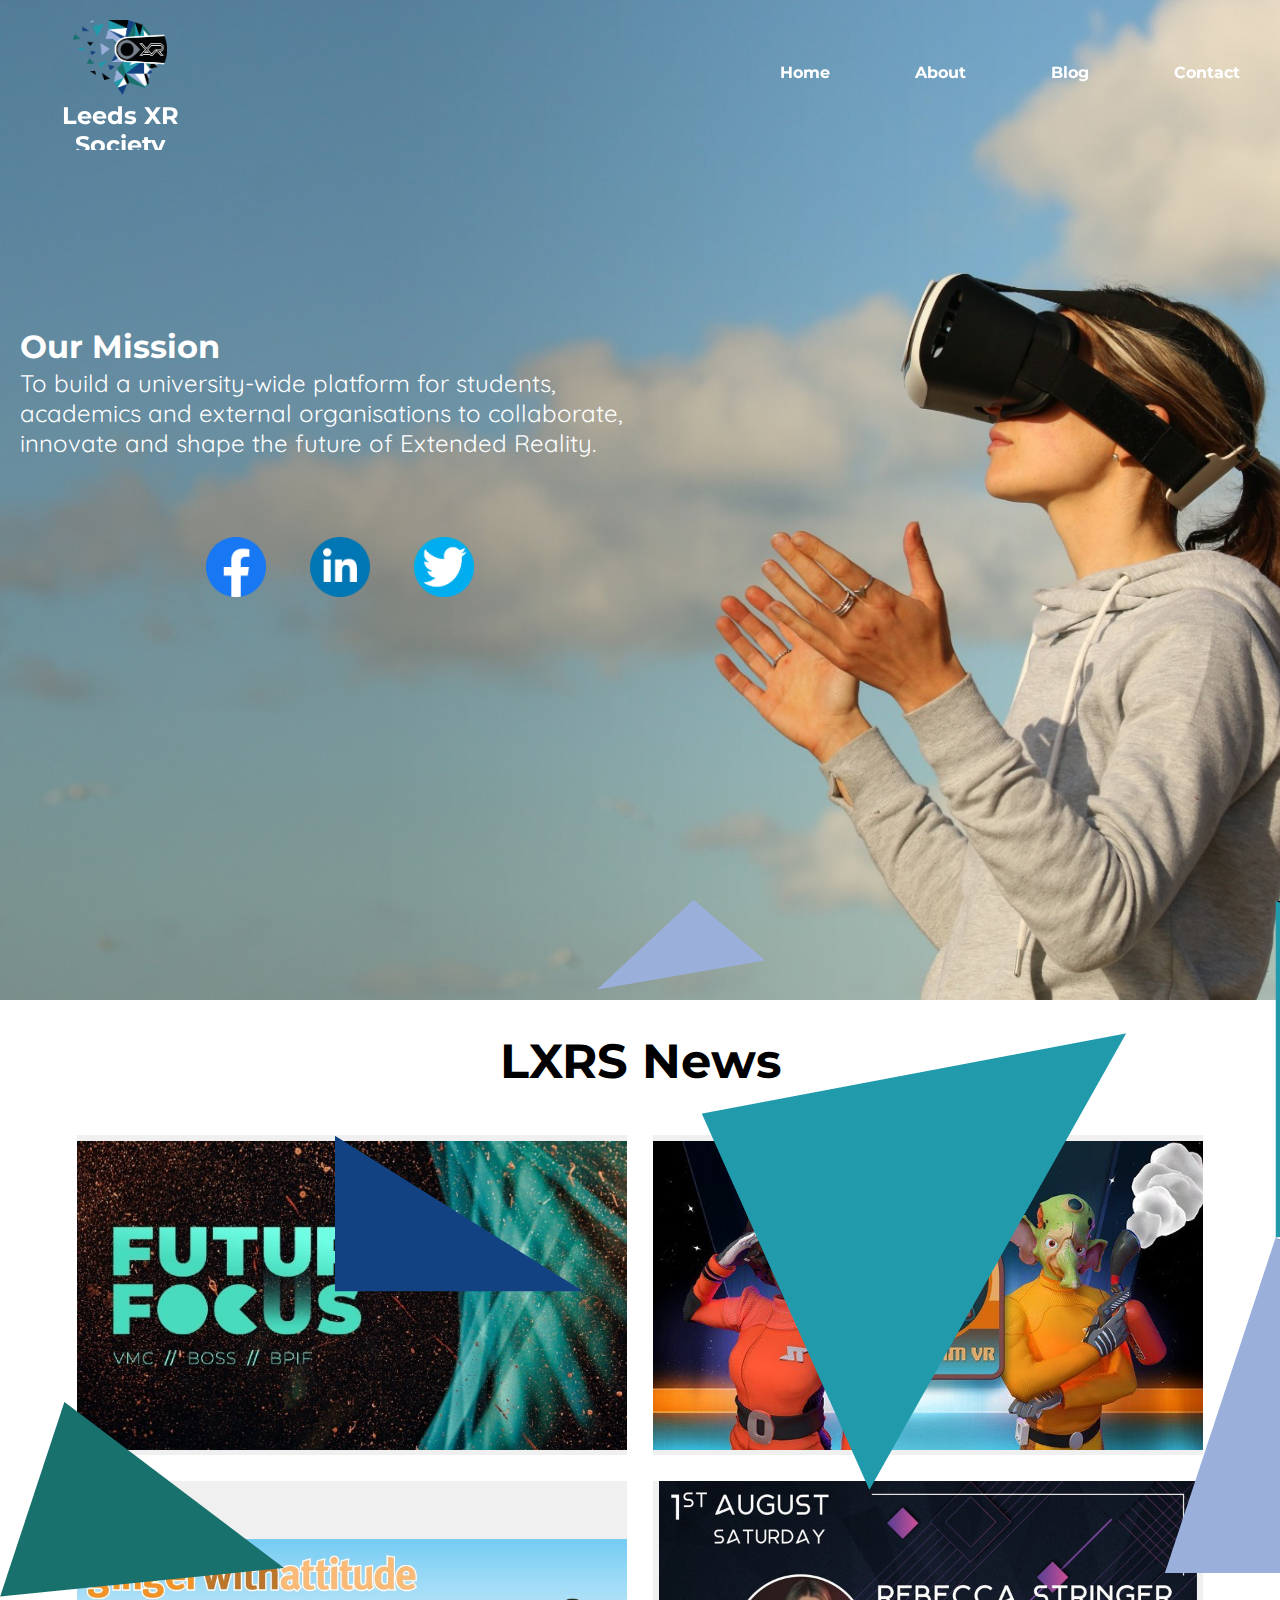
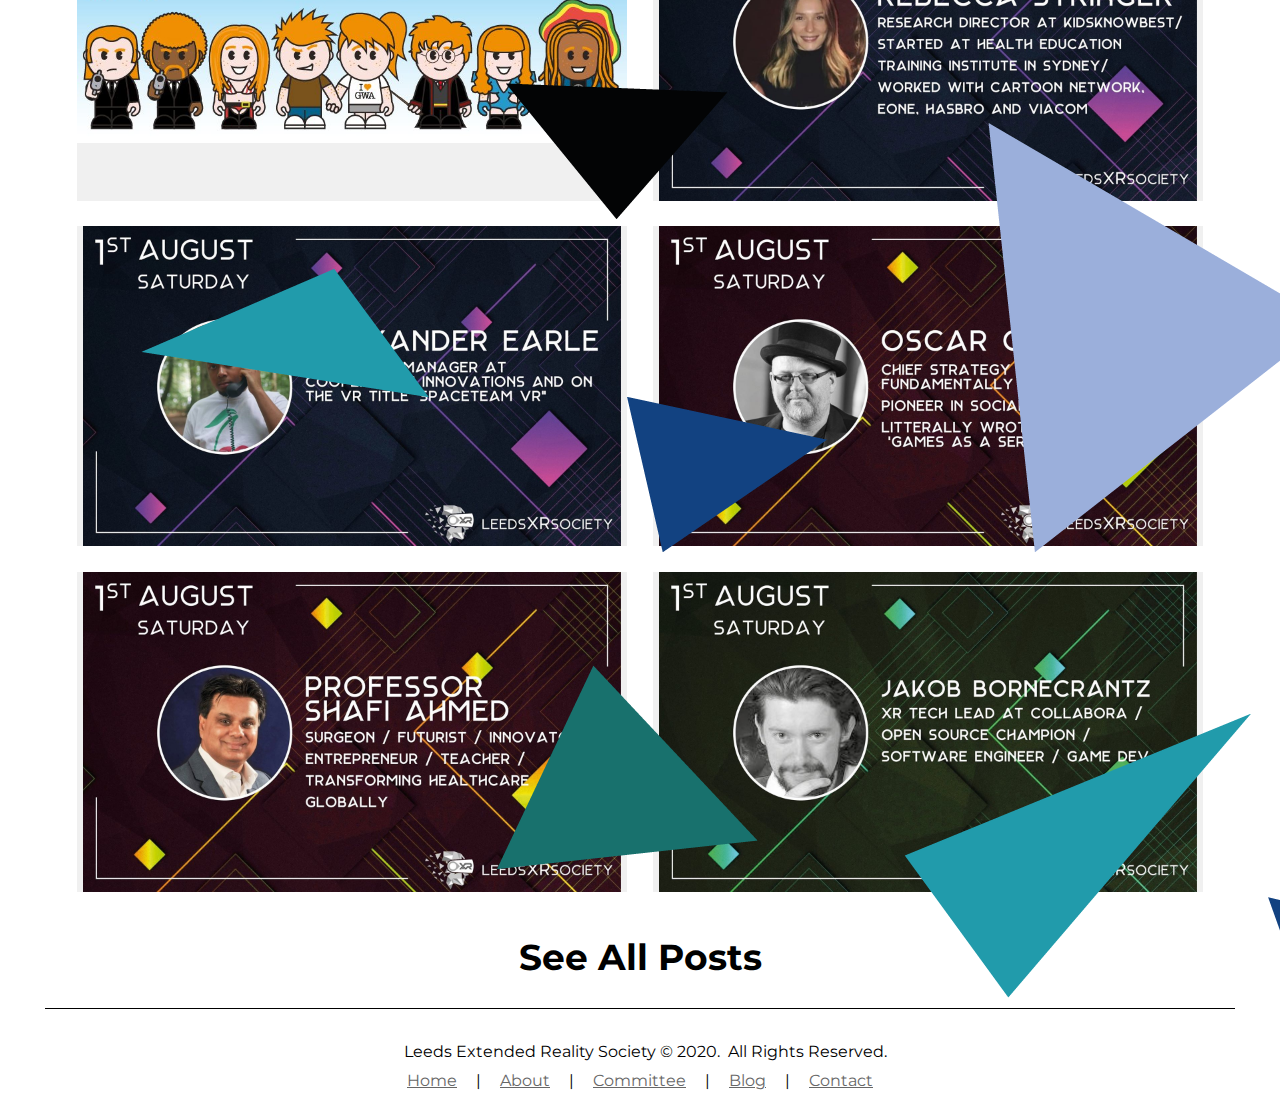
==== index.html @ e0c72a53 "Leeds XR -> Leeds XR Society in header" ====
<!DOCTYPE html>
<html lang="en">
    <head>
        <title>Leeds Extended Reality Society</title>
        <link rel="stylesheet" type="text/css" href="css/styles.css">
        <link rel="stylesheet" type="text/css" href="css/promo.css">
        <meta name="viewport" content="width=device-width, initial-scale=1.0"/>
        <meta name="description" content="A university-wide platform for students, academics and external
organisations to collaborate, innovate and shape the future of Extended Reality."/>
        <link href="https://fonts.googleapis.com/css2?family=Open+Sans&family=Volkhov:wght@700&display=swap&family=Quicksand&display=swap&family=Montserrat:wght@300&display=swap" rel="stylesheet">
        <link rel="apple-touch-icon" sizes="180x180" href="/favicon/apple-touch-icon.png">
        <link rel="icon" type="image/png" sizes="32x32" href="/favicon/favicon-32x32.png">
        <link rel="icon" type="image/png" sizes="16x16" href="/favicon/favicon-16x16.png">
        <link rel="manifest" href="/favicon/site.webmanifest">
        <link rel="mask-icon" href="/favicon/safari-pinned-tab.svg" color="#5bbad5">
        <link rel="shortcut icon" href="/favicon/favicon.ico">
        <meta name="msapplication-TileColor" content="#2b5797">
        <meta name="msapplication-config" content="/favicon/browserconfig.xml">
        <meta name="theme-color" content="#ffffff">
    </head>
    <body>
		<img id="fb-img" src="img/logo.png"/>
        <div id="content">
          <div id="intro">
            <h2>Our Mission</h2>
            <p>
              To build a university-wide platform for students, academics and external
              organisations to collaborate, innovate and shape the future of Extended Reality.
            </p>
            <div id="social-media">
              <div onclick="window.open('https://www.facebook.com/leedsxrsociety/')" title="Facebook" class="social">
                  <img src="img/facebook_logo.png"/>
              </div>
              <div onclick="window.open('https://www.linkedin.com/company/leedsxrsociety/')" title="Linkedin" class="social">
                 <img src="img/linkedin_logo.png"/>
              </div>
              <div onclick="window.open('https://twitter.com/LeedsXRSociety')" title="Twitter" class="social">
                 <img src="img/twitter_logo.png"/>
               </div>
            </div>
          </div>

          <div id="blog" class="content">
			<h1>LXRS News</h1>
            <div id="blogs"></div>
            <h2><a title="See All Posts" id="see-all" href="/blog/">See All Posts</a></h2>
          </div>
        </div>
        <div id="footer">
            <a style="margin-left: 10px">Leeds Extended Reality Society © 2020.&nbsp; <a style="display: inline-block">All Rights Reserved.</a> </a>
            <div>
                <a title="Home" href="/" class="f-link">Home</a> |
                <a title="About" href="/about/" class="f-link">About</a> |
                <a title="Committee" href="/committee/" class="f-link">Committee</a> |
                <a title="Blog" href="/blog/" class="f-link">Blog</a> |
                <a title="Contact" href="/contact/" class="f-link">Contact</a>
            </div>
        </div>

        <div id="header" class="transparent">
            <div id="hbg"></div>
            <div id="topnav-logo-cont" title="Leeds Extended Reality Society" onclick="location.href='/'">
              <img src="img/logo.png"/><br>
              Leeds XR Society
            </div>
            <div id="topnav-links" class="transparent">
              <a title="Home" href="/">Home</a>
              <a title="About" href="/about/">About</a>
              <a title="Blog" href="/blog/">Blog</a>
              <a title="Contact" href="/contact/">Contact</a>
            </div>
            <div id="bar" onclick="topnav()">
              <div class="bar1"></div>
              <div class="bar2"></div>
              <div class="bar3"></div>
            </div> 
        </div>

        <script src="js/index.js"></script>
        <script src="js/topnav.js"></script>
    </body>
</html>
---- css/styles.css ----
/*
styles.css
LeedsXR (c) 2020
All Rights Reserved
*/

/*Global*/
html, body{
    margin: 0;
    overflow-x: hidden;
    width: 100%;
    background-color: #ffffff;
}
body{
	overflow: hidden;
}

img#fb-img{
	position: fixed;
	top: 100vh;
}

/*header*/
div#header{
	z-index: 2;
    width: 100%;
    position: fixed;
    top: 0;
    left: 0;
    margin: 0;
    margin-bottom: 5px;
    overflow: hidden;
    font-size: 1em;
    height: 150px;
    font-family: 'Montserrat', 'sans-serif';
    font-weight: 700;
    transition: color 0.4s;
    opacity: 1;
    color: black;
}
div#header.transparent{
	color: white;
}
div#header div#hbg{
	background-color: white;
	width: 100%;
	height: 100%;
	position: absolute;
	left: 0;
	top: 0;
	transition: opacity 0.4s;
	opacity: 1;
	z-index: -1;
}
div#header.transparent div#hbg{
    opacity: 0;
}

div#topnav-logo-cont{
	width: 200px;
	margin-top: 20px;
	margin-left: 20px;
	height: 50%;
	text-align: center;
	font-size: 1.5em;
	cursor: pointer;
}
div#topnav-logo-cont img{
	height: 100%;
}
div#topnav-links{
	display: inline-block;
	float: right;
	position: relative;
	bottom: 32px;
	transition: height 0.4s;
}
div#topnav-links a{
    text-decoration: none;
    margin: 40px;
    color: #343434;
}
div#topnav-links a:hover{
	color: black;
}
div#topnav-links.transparent a{
	color: white;
}
div#topnav-links.transparent a:hover{
	color: inherit;
}

#bar {
  display: inline-block;
  cursor: pointer;
  float: right;
  margin: 20px;
  position: relative;
  bottom: 60px;
  display: none;
}

.bar1, .bar2, .bar3 {
  width: 35px;
  height: 5px;
  background-color: #333;
  margin: 6px 0;
  transition: 0.4s;
}

.change .bar1 {
  -webkit-transform: rotate(-45deg) translate(-9px, 6px);
  transform: rotate(-45deg) translate(-9px, 6px);
}

.change .bar2 {opacity: 0;}

.change .bar3 {
  -webkit-transform: rotate(45deg) translate(-8px, -8px);
  transform: rotate(45deg) translate(-8px, -8px);
}

/*intro*/
div#intro{
	background-image: url('/img/intro.jpg');
	background-position: center; /* Center the image */
	background-repeat: no-repeat; /* Do not repeat the image */
	background-size: cover;
	width: 100%;
	min-height: calc(100vh - 200px);
	padding: 300px 0 0 20px;
	font-family: 'Quicksand';
	color: white;
}
div#intro h1{
    margin-bottom: 0;
    font-size: 2.5em;
    font-family: 'Montserrat';
}
div#intro h2{
	margin-bottom: 0;
	font-size: 2em;
	font-family: 'Montserrat';
}
div#intro p{
	margin-top: 2px;
	max-width: 50%;
	font-size: 1.5em;
}

div#social-media{
	display: inline-block;
	width: 50%;
	text-align: center;
	padding-top: 50px;
}
div#social-media div{
	width: 8%;
	min-width: 60px;
	margin: 5px 20px;
	display: inline-block;
	cursor: pointer;
}
div#social-media img{
	width: 100%;
}

/*content*/
div#content{
	overflow: hidden;
}
div.content{
	margin: 1vw 3.5vw;
}

/*blog*/
div#blog{
	text-align: center;
	font-family: 'Montserrat';
	font-size: 1.5em;
	border-bottom: 1px solid black;

}
div#blog div.blog{
	display: inline-block;
	width: 43vw;
	margin: 1vw;
	height: 25vw;
	background-color: #bababa38;
	background-position: center; /* Center the image */
	background-repeat: no-repeat; /* Do not repeat the image */
	background-size: contain;
}
div#blog div.blog.url{
	cursor: pointer;
}
div#blog div.blog div.inner{
	width: calc(100% - 40px);
	height: calc(100% - 40px);
	background-color: #000000f2;
	color: white;
	opacity: 0;
	overflow: hidden;
	transition: opacity 0.3s;
	padding: 20px;
}
div#blog div.blog div.inner:hover{
   opacity: 1;
}
div.inner p.description{
	font-size: 0.6em;
	text-align:  left;
}
div.inner p.description a:visited{
	color: blue;
}
a.date{
	display: block;
}
a#see-all{
	text-decoration: none;
	color: black;
}
a#see-all:hover{
	color: #848484;
}

/*footer*/
div#footer{
	text-align: center;
	font-family: 'Montserrat';
	margin-top: 20px;
}
div#footer div{
	display: block;
	margin: 10px 20px;
}
a.f-link{
	margin: 15px;
	color: #676767;
}
a.f-link:hover{
	color: black;
}

/*Small Laptop*/
@media only screen and (max-width: 800px){
    div#blog div.blog{
    	width: 100%;
    	height: 55vw
    }
    div#topnav-links{
    	display: block;
        position: fixed;
        top: 150px;
    	background-color: #3b3b3b;
    	width: 100%;
    	height: 0;
    	overflow: hidden;
    	text-align: center;
    	font-size: 1.5em;
    }
    div#topnav-links a{
		display: block;
		color: white !important;
	}
	div#topnav-links a:hover{
        color: #c5c5c5;
    }

	img#bar{
		display: inline-block;
		float: right;
		height: 70%;
		position: relative;
        bottom: 70px
	}

	div#intro{
		padding-top: 200px;
		background-position: 60%;
	}
	div#intro h1{
        max-width: 70%;
	}
	div#social-media{
        width: 70%;
    }
    div#social-media div{
    	margin: 0 20px;
    	min-width: 60px
    }
}


/*
Phones
*/
@media only screen and (max-width: 450px){
    div#intro{
        padding-top: calc(100vh);
        background-size: 355vw;
        background-position: -750px -50px;
        height: 0vh;
		min-height: initial;
        color: black;
    }
    div#intro h1{
    	position: absolute;
    	bottom: -30px;
    	
    	max-width: 100%;
    	margin-bottom: 50px;
    }
    div#intro p{
    	max-width: 90%;
    }
    div#social-media{
        width: 90%;
		padding-top: 0px;
    }
    div#social-media div{
    	margin: 0 10px;
    	min-width: 60px
    }
    div#blog{
        padding-top: 300px;
    }
    div#blog div.blog div.inner{
    	opacity: 0 !important;
    }
}

@media only screen and (max-width: 374px){
    div#header{
        height: 100px;
        font-size: 0.8em;
    }
    div#topnav-links{
        top: 100px;
    }

	div#intro{
        background-size: 270vw;
        background-position: -450px -0px;
        height: 0vh;
        margin-bottom: 60px;
    }
    div#intro h1{
        font-size: 2em;
        bottom: -40px;
    }
    div#intro h2{
        font-size: 1.5em;
    }
    div#intro p{
    	font-size: 1em;
    }

    div#blog{
    	padding-top: 170px;
    }
    div#blog h1{
    	font-size: 1.5em;
    }
    div#footer{
        font-size: 0.6em;
        margin: 5px;
    }
    a#see-all{
    	font-size: 0.7em;
    }
}

@media only screen and (max-width: 319px){
	
}

/*
Tablets
*/
@media only screen and (min-height: 1000px){
	 div#intro{
        padding-top: 200px;
        background-size: 270vw;
        background-position: -1200px -300px;
    }
}

@media only screen and (min-height: 1000px) and (max-width: 800px){
    div#intro{
        padding-top: 200px;
        background-size: 270vw;
        background-position: -1000px -100px;
    }
    div#social-media{
    	position: absolute;
    	bottom: 35px;
        width: 50%;
    }
    div#intro p{
    	max-width: 45%;
    }
}
---- css/promo.css ----
/*
promo.css
Leeds XR (c) 2020
All Rights Reserved
*/

div#promo h1{
    font-size: 1.5em;
    margin-bottom: 0;
}
div#promo h2{
    font-size: 1em;
    margin: 0 auto 10px;
    color: #878787;
}
div#promo img{
    width: 100%;
    max-width: 170vh;
}
div#promo p{
    margin: 0 auto 10px;
}


div#content-conf{
    text-align: center;
    padding: 150px 30px 0;
}
div#conf{
    font-family: 'Montserrat';
    border-bottom: 1px solid black;
    margin: 0 auto;
    text-align: left;
    padding: 10px 20px;
}
div#conf h1{
    font-size: 3em;
    margin: 10px;
    margin-bottom: 0;
}
div#conf h2{
    font-size: 1.5em;
    margin: 0 15px 10px;
    color: #878787;
}

div#conf img.link{
    width: 7vw;
    max-width: 50px;
    position: relative;
    top: 1vw;
    margin-right: 10px
}
div#links a{
    margin: 10px;
    font-size: 1.3em;
    display: block;
    position: relative;
    bottom: 10px;
}


div#conf h3{
    padding-left: 10px;
    font-size: 3.7em;
    margin: 10px;
}
div#conf h4{
    font-size: 1.8em;
    margin: 10px 0 0 0;
}
h5.name{
    font-size: 3em;
    margin: 2px;
}
p.description{
    min-height: calc(16vw + 10px);
}
img.speaker-img{
    display: inline-block;
    float: left;
    width: 12vw;
    margin: 20px 0;
    border-radius: 50%;
}
img.speaker-img:only-of-type{
    width: 16vw;
    margin: 20px;
}
div.speaker:nth-child(2n) img.speaker-img{
    float: right;
}
p.indent{
    margin: -1em 1em;
}

div#s-container{
    width: 100%;
    text-align: center;
}
img#schedule{
    width: 100%;
    max-width: 140vh;
    margin: 0 auto;
}

@media only screen and (max-width: 800px){
    div#content-conf{
        padding: 150px 20px 0;
    }
    div#conf{
        padding: 0;
    }

    div#conf h1{
        font-size: 2.2em;
    }

    div#links{
        text-align: center;
    }
    div#links a{
        font-size: 0;
        display: inline-block;
        margin: 10px 10vw;
    }
    div#conf img.link{
        width: 15vw;
        max-width: initial;
    }
    div#conf h3{
        margin-left: -15px;
    }

    h5.name{
        font-size: 2.1em;
    }
    img.speaker-img{
        width: calc(50%);
    }
    img.speaker-img:only-of-type{
        width: 50%;
        margin: 10px;
        margin-bottom: 0;
    }
}
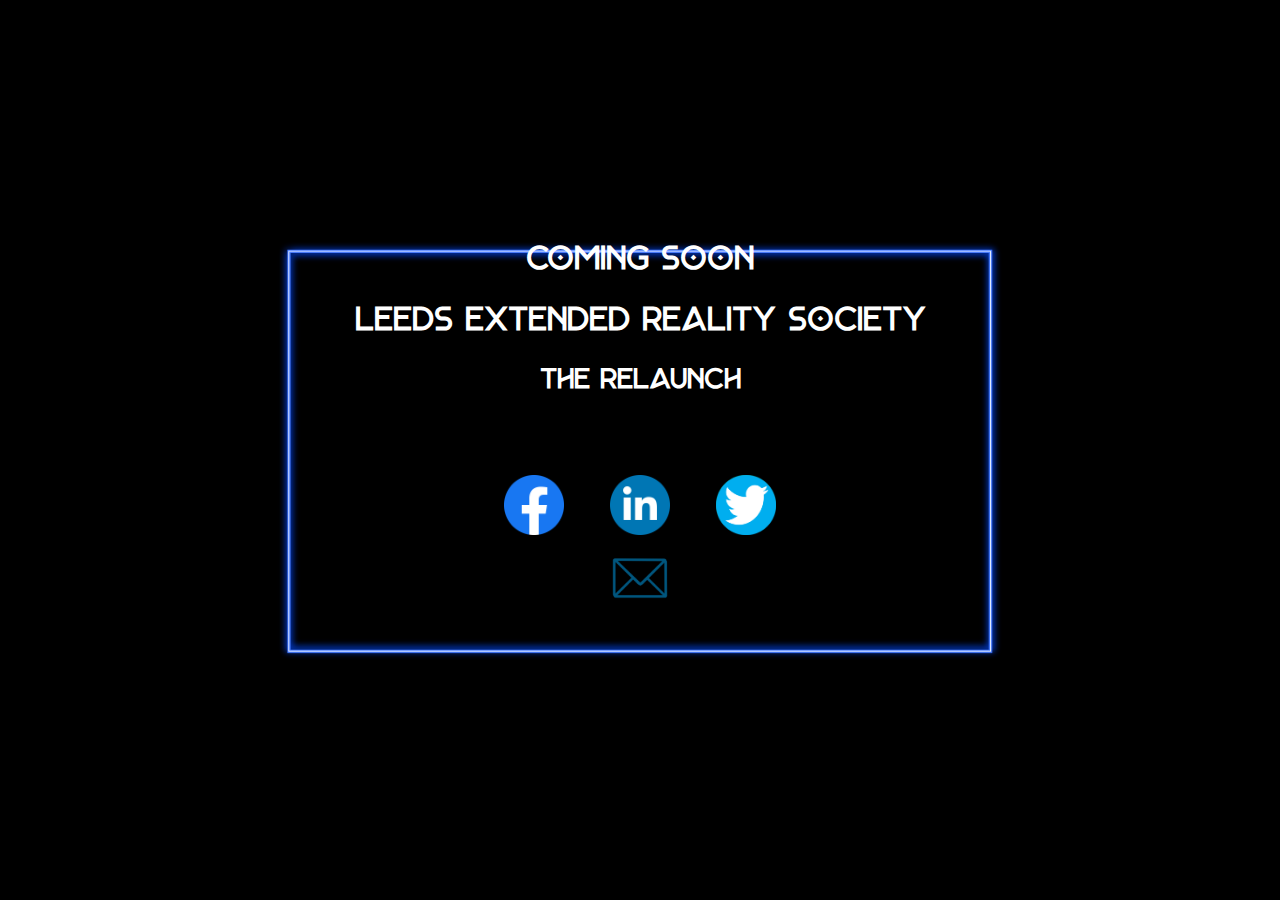
==== commit 4e8be9c4: "relaunch changes" ====
--- a/index.html
+++ b/index.html
@@ -17,9 +17,65 @@
         <meta name="msapplication-TileColor" content="#2b5797">
         <meta name="msapplication-config" content="/favicon/browserconfig.xml">
         <meta name="theme-color" content="#ffffff">
+
+        <!-- RELAUCH STYLE CHANGES -->
+        <style>
+            html, body{
+                margin: 0;
+                padding: 0;
+                background: #000;
+            }
+
+            #bgvideo {
+                position: absolute;
+                height: 100vh;
+                width: 100vw;
+                z-index: -100;
+                left: 0;
+                top: 0;
+            }
+
+            @font-face {
+              font-family: xrFont;
+              src: url('/img/Monad.otf');
+            }
+
+            div#centerImg{
+                background-image: url('/img/Website-Relaunch.png');
+                background-position: center; /* Center the image */
+                background-repeat: no-repeat; /* Do not repeat the image */
+                background-size: contain;
+                position: absolute;
+                left: 0;
+                top: 0;
+                height: 60vh;
+                margin-top: calc((100vh - 60vh)/2);
+                width: 60vw;
+                margin-left: calc((100vw - 60vw)/2);
+
+                text-align: center;
+                color: white;
+                font-family: xrFont;
+            }
+
+            h1{
+                padding-top: 5%;
+            }
+            h2{
+                font-size: 2em;
+            }
+            h3{
+                font-size: 1.7em;
+            }
+        </style>
+        <!-- RELAUNCH STYLE CHANGES END -->
     </head>
     <body>
-		<img id="fb-img" src="img/logo.png"/>
+
+        <!--
+        ORIGINAL CODE
+
+        <img id="fb-img" src="img/logo.png"/>
         <div id="content">
           <div id="intro">
             <h2>Our Mission</h2>
@@ -73,10 +129,39 @@
               <div class="bar1"></div>
               <div class="bar2"></div>
               <div class="bar3"></div>
-            </div> 
+            </div>
         </div>
 
-        <script src="js/index.js"></script>
+    -->
+        <!-- RELAUNCH CHANGES -->
+        <video autoplay loop muted id="bgvideo">
+            <source src="/img/Comp_1_42.mp4">
+        </video>
+        <div id="centerImg">
+            <div id="centerText">
+                <h1>COMING SOON</h1>
+                <h2>LEEDS EXTENDED REALITY SOCIETY</h2>
+                <h3>THE RELAUNCH</h3>
+
+                <div id="social-media">
+                  <div onclick="window.open('https://www.facebook.com/leedsxrsociety/')" title="Facebook" class="social">
+                      <img src="img/facebook_logo.png"/>
+                  </div>
+                  <div onclick="window.open('https://www.linkedin.com/company/leedsxrsociety/')" title="Linkedin" class="social">
+                     <img src="img/linkedin_logo.png"/>
+                  </div>
+                  <div onclick="window.open('https://twitter.com/LeedsXRSociety')" title="Twitter" class="social">
+                     <img src="img/twitter_logo.png"/>
+                   </div>
+                  <div onclick="window.open('https://forms.gle/7QL5MYJ1DSqE9P9fA')" title="Mailing List" class="social">
+                     <img src="img/Mail.png"/>
+                   </div>
+                </div>
+              </div>
+            </div>
+        </div>
+        <!-- RELAUCH CHANGES END -->
+        <!-- <script src="js/index.js"></script> -->
         <script src="js/topnav.js"></script>
     </body>
 </html>
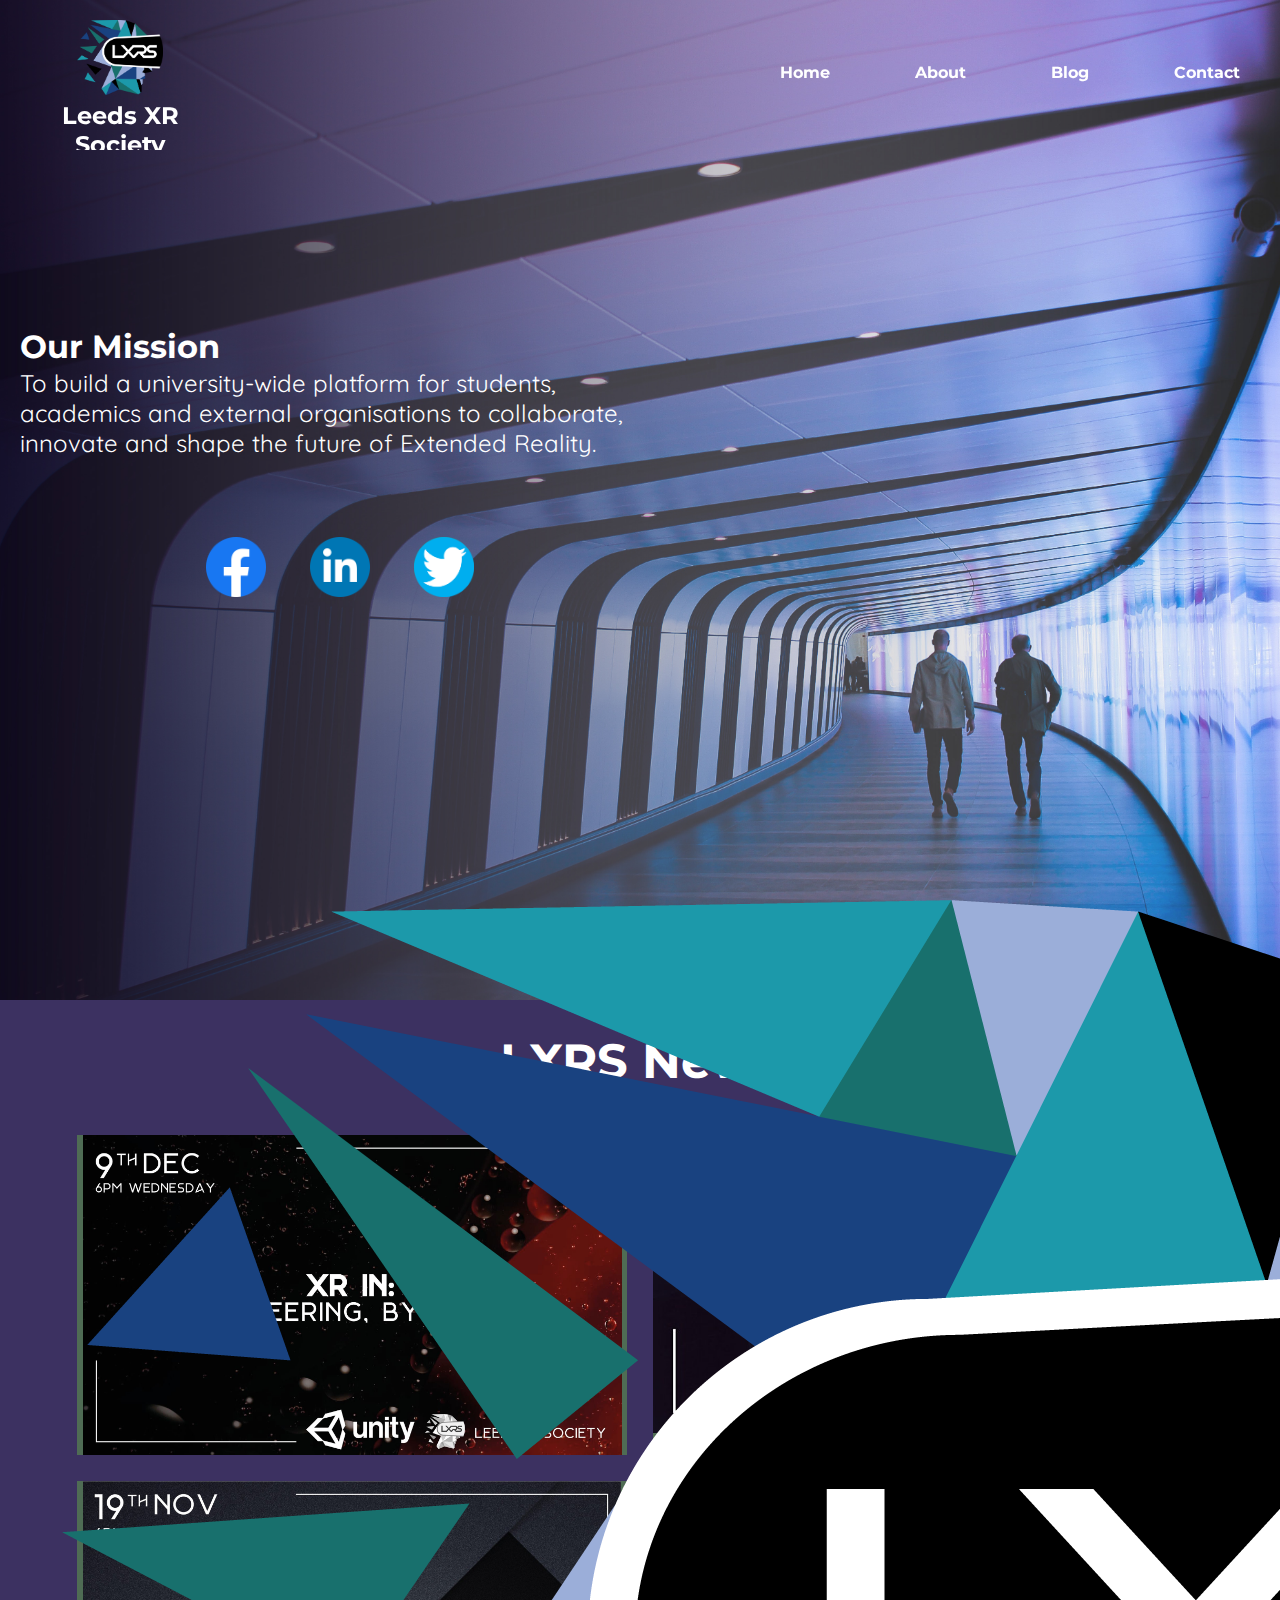
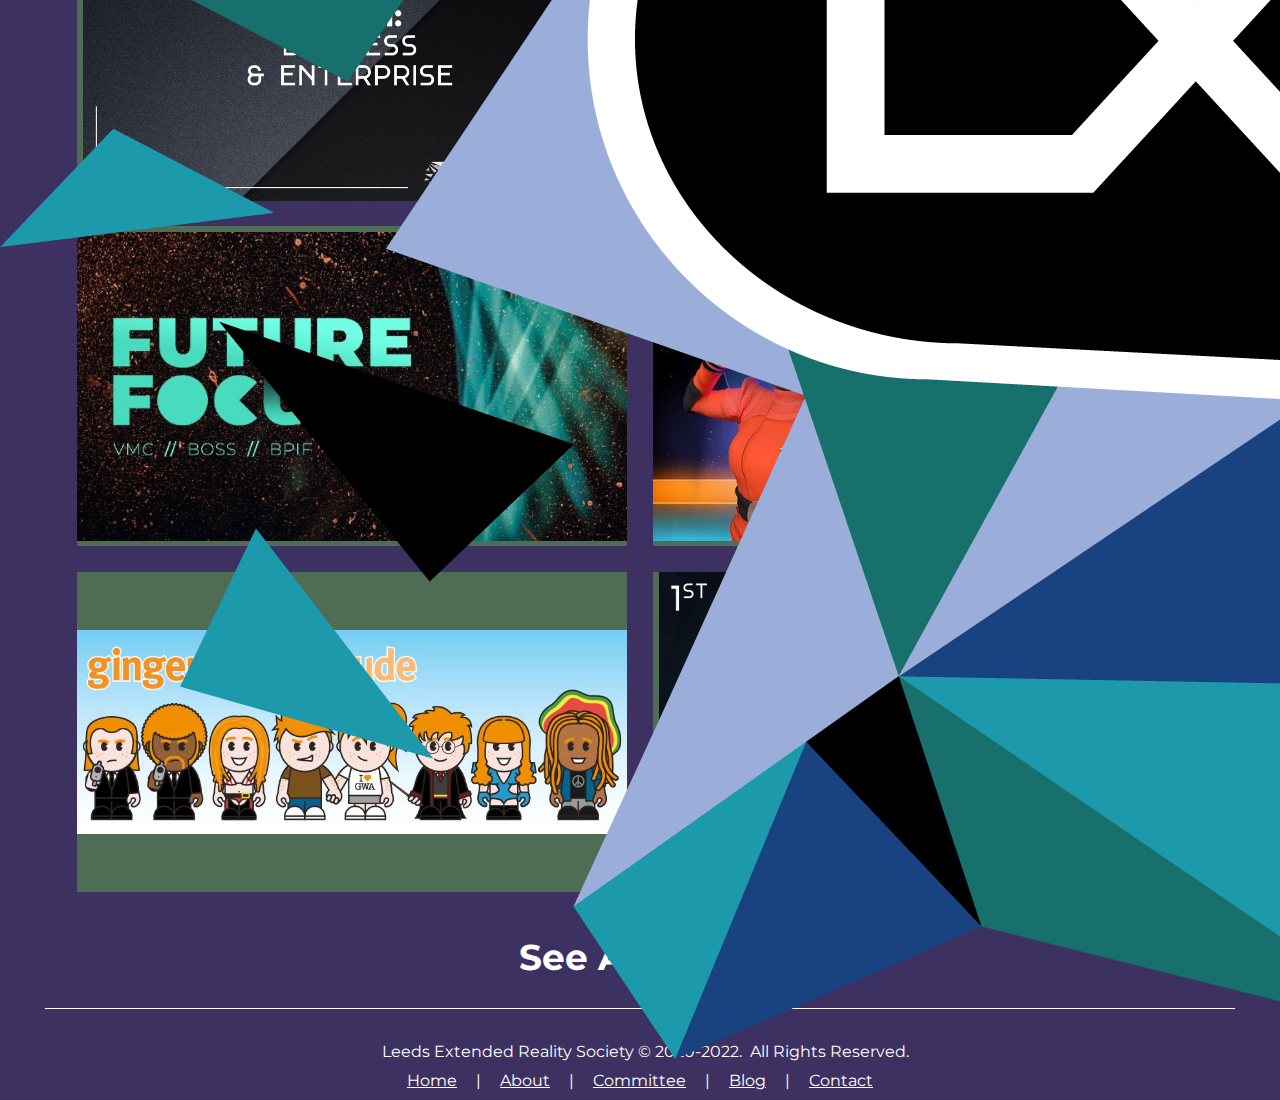
==== commit f7ca23e9: "Relaunch changes" ====
--- a/index.html
+++ b/index.html
@@ -17,65 +17,9 @@
         <meta name="msapplication-TileColor" content="#2b5797">
         <meta name="msapplication-config" content="/favicon/browserconfig.xml">
         <meta name="theme-color" content="#ffffff">
-
-        <!-- RELAUCH STYLE CHANGES -->
-        <style>
-            html, body{
-                margin: 0;
-                padding: 0;
-                background: #000;
-            }
-
-            #bgvideo {
-                position: absolute;
-                height: 100vh;
-                width: 100vw;
-                z-index: -100;
-                left: 0;
-                top: 0;
-            }
-
-            @font-face {
-              font-family: xrFont;
-              src: url('/img/Monad.otf');
-            }
-
-            div#centerImg{
-                background-image: url('/img/Website-Relaunch.png');
-                background-position: center; /* Center the image */
-                background-repeat: no-repeat; /* Do not repeat the image */
-                background-size: contain;
-                position: absolute;
-                left: 0;
-                top: 0;
-                height: 60vh;
-                margin-top: calc((100vh - 60vh)/2);
-                width: 60vw;
-                margin-left: calc((100vw - 60vw)/2);
-
-                text-align: center;
-                color: white;
-                font-family: xrFont;
-            }
-
-            h1{
-                padding-top: 5%;
-            }
-            h2{
-                font-size: 2em;
-            }
-            h3{
-                font-size: 1.7em;
-            }
-        </style>
-        <!-- RELAUNCH STYLE CHANGES END -->
     </head>
     <body>
-
-        <!--
-        ORIGINAL CODE
-
-        <img id="fb-img" src="img/logo.png"/>
+		<img id="fb-img" src="img/logo.png"/>
         <div id="content">
           <div id="intro">
             <h2>Our Mission</h2>
@@ -103,7 +47,7 @@
           </div>
         </div>
         <div id="footer">
-            <a style="margin-left: 10px">Leeds Extended Reality Society © 2020.&nbsp; <a style="display: inline-block">All Rights Reserved.</a> </a>
+            <a style="margin-left: 10px">Leeds Extended Reality Society © 2020-2022.&nbsp; <a style="display: inline-block">All Rights Reserved.</a> </a>
             <div>
                 <a title="Home" href="/" class="f-link">Home</a> |
                 <a title="About" href="/about/" class="f-link">About</a> |
@@ -132,36 +76,7 @@
             </div>
         </div>
 
-    -->
-        <!-- RELAUNCH CHANGES -->
-        <video autoplay loop muted id="bgvideo">
-            <source src="/img/Comp_1_42.mp4">
-        </video>
-        <div id="centerImg">
-            <div id="centerText">
-                <h1>COMING SOON</h1>
-                <h2>LEEDS EXTENDED REALITY SOCIETY</h2>
-                <h3>THE RELAUNCH</h3>
-
-                <div id="social-media">
-                  <div onclick="window.open('https://www.facebook.com/leedsxrsociety/')" title="Facebook" class="social">
-                      <img src="img/facebook_logo.png"/>
-                  </div>
-                  <div onclick="window.open('https://www.linkedin.com/company/leedsxrsociety/')" title="Linkedin" class="social">
-                     <img src="img/linkedin_logo.png"/>
-                  </div>
-                  <div onclick="window.open('https://twitter.com/LeedsXRSociety')" title="Twitter" class="social">
-                     <img src="img/twitter_logo.png"/>
-                   </div>
-                  <div onclick="window.open('https://forms.gle/7QL5MYJ1DSqE9P9fA')" title="Mailing List" class="social">
-                     <img src="img/Mail.png"/>
-                   </div>
-                </div>
-              </div>
-            </div>
-        </div>
-        <!-- RELAUCH CHANGES END -->
-        <!-- <script src="js/index.js"></script> -->
+        <script src="js/index.js"></script>
         <script src="js/topnav.js"></script>
     </body>
 </html>
--- a/css/styles.css
+++ b/css/styles.css
@@ -9,7 +9,7 @@
     margin: 0;
     overflow-x: hidden;
     width: 100%;
-    background-color: #ffffff;
+    background-color: #3c3161;
 }
 body{
 	overflow: hidden;
@@ -36,13 +36,13 @@
     font-weight: 700;
     transition: color 0.4s;
     opacity: 1;
-    color: black;
+    color: white;
 }
 div#header.transparent{
 	color: white;
 }
 div#header div#hbg{
-	background-color: white;
+	background-color: #9628cf;
 	width: 100%;
 	height: 100%;
 	position: absolute;
@@ -78,7 +78,7 @@
 div#topnav-links a{
     text-decoration: none;
     margin: 40px;
-    color: #343434;
+    color: #ffffff;
 }
 div#topnav-links a:hover{
 	color: black;
@@ -178,7 +178,8 @@
 	text-align: center;
 	font-family: 'Montserrat';
 	font-size: 1.5em;
-	border-bottom: 1px solid black;
+	border-bottom: 1px solid white;
+	color: white;
 
 }
 div#blog div.blog{
@@ -186,7 +187,7 @@
 	width: 43vw;
 	margin: 1vw;
 	height: 25vw;
-	background-color: #bababa38;
+	background-color: #5f9c4b8c;
 	background-position: center; /* Center the image */
 	background-repeat: no-repeat; /* Do not repeat the image */
 	background-size: contain;
@@ -197,7 +198,7 @@
 div#blog div.blog div.inner{
 	width: calc(100% - 40px);
 	height: calc(100% - 40px);
-	background-color: #000000f2;
+	background-color: #28461f;
 	color: white;
 	opacity: 0;
 	overflow: hidden;
@@ -211,18 +212,21 @@
 	font-size: 0.6em;
 	text-align:  left;
 }
-div.inner p.description a:visited{
-	color: blue;
+a:link{
+	color: #ffffff;
+}
+a:visited{
+	color: #7E54D9;
 }
 a.date{
 	display: block;
 }
 a#see-all{
 	text-decoration: none;
-	color: black;
+	color: white;
 }
 a#see-all:hover{
-	color: #848484;
+	color: #7E54D9;
 }
 
 /*footer*/
@@ -230,6 +234,7 @@
 	text-align: center;
 	font-family: 'Montserrat';
 	margin-top: 20px;
+	color: white;
 }
 div#footer div{
 	display: block;
@@ -237,10 +242,10 @@
 }
 a.f-link{
 	margin: 15px;
-	color: #676767;
+	color: #ffffff;
 }
 a.f-link:hover{
-	color: black;
+	color: #7E54D9;
 }
 
 /*Small Laptop*/
@@ -251,9 +256,9 @@
     }
     div#topnav-links{
     	display: block;
-        position: fixed;
-        top: 150px;
-    	background-color: #3b3b3b;
+    	position: fixed;
+    	top: 150px;
+    	background-color: #3c3161;
     	width: 100%;
     	height: 0;
     	overflow: hidden;
@@ -265,7 +270,7 @@
 		color: white !important;
 	}
 	div#topnav-links a:hover{
-        color: #c5c5c5;
+        color: #3c3161;
     }
 
 	img#bar{
@@ -302,8 +307,8 @@
         background-size: 355vw;
         background-position: -750px -50px;
         height: 0vh;
-		min-height: initial;
-        color: black;
+        min-height: initial;
+        color: white;
     }
     div#intro h1{
     	position: absolute;
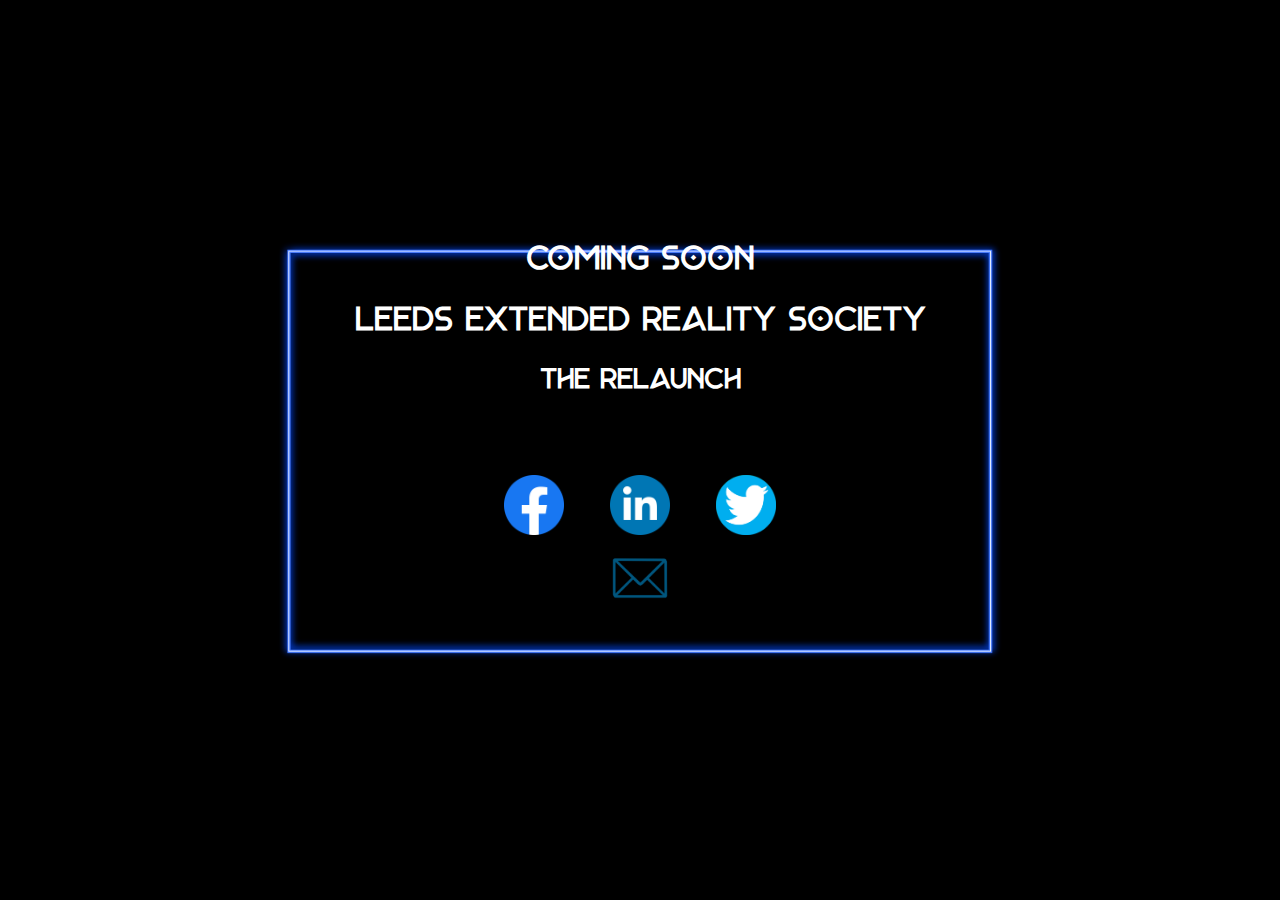
==== commit d60f99b6: "Merge pull request #11 from Leeds-XR/relaunch" ====
--- a/index.html
+++ b/index.html
@@ -17,9 +17,74 @@
         <meta name="msapplication-TileColor" content="#2b5797">
         <meta name="msapplication-config" content="/favicon/browserconfig.xml">
         <meta name="theme-color" content="#ffffff">
+
+        <!-- RELAUCH STYLE CHANGES -->
+        <style>
+            html, body{
+                margin: 0;
+                padding: 0;
+                background: #000;
+            }
+
+            #bgvideo {
+                position: absolute;
+                width: 100vw;
+                z-index: -100;
+                left: 0;
+                bottom: 0;
+            }
+
+            @font-face {
+              font-family: xrFont;
+              src: url('/img/Monad.otf');
+            }
+
+            div#centerImg{
+                background-image: url('/img/Website-Relaunch.png');
+                background-position: center; /* Center the image */
+                background-repeat: no-repeat; /* Do not repeat the image */
+                background-size: contain;
+                position: absolute;
+                left: 0;
+                top: 0;
+                height: 60vh;
+                margin-top: calc((100vh - 60vh)/2);
+                width: 60vw;
+                margin-left: calc((100vw - 60vw)/2);
+
+                text-align: center;
+                color: white;
+                font-family: xrFont;
+            }
+
+            h1{
+                padding-top: 5%;
+            }
+            h2{
+                font-size: 2em;
+            }
+            h3{
+                font-size: 1.7em;
+            }
+
+            @media only screen and (max-width: 450px){
+                div#centerImg{
+                    background-image: url('');
+                    margin-top: 5vh;
+                }
+                h1{
+                    padding: -5%;
+                }
+            }
+        </style>
+        <!-- RELAUNCH STYLE CHANGES END -->
     </head>
     <body>
-		<img id="fb-img" src="img/logo.png"/>
+
+        <!--
+        ORIGINAL CODE
+
+        <img id="fb-img" src="img/logo.png"/>
         <div id="content">
           <div id="intro">
             <h2>Our Mission</h2>
@@ -76,7 +141,36 @@
             </div>
         </div>
 
-        <script src="js/index.js"></script>
+    -->
+        <!-- RELAUNCH CHANGES -->
+        <video autoplay loop muted id="bgvideo">
+            <source src="/img/Comp_1_42.mp4">
+        </video>
+        <div id="centerImg">
+            <div id="centerText">
+                <h1>COMING SOON</h1>
+                <h2>LEEDS EXTENDED REALITY SOCIETY</h2>
+                <h3>THE RELAUNCH</h3>
+
+                <div id="social-media">
+                  <div onclick="window.open('https://www.facebook.com/leedsxrsociety/')" title="Facebook" class="social">
+                      <img src="img/facebook_logo.png"/>
+                  </div>
+                  <div onclick="window.open('https://www.linkedin.com/company/leedsxrsociety/')" title="Linkedin" class="social">
+                     <img src="img/linkedin_logo.png"/>
+                  </div>
+                  <div onclick="window.open('https://twitter.com/LeedsXRSociety')" title="Twitter" class="social">
+                     <img src="img/twitter_logo.png"/>
+                   </div>
+                  <div onclick="window.open('https://forms.gle/7QL5MYJ1DSqE9P9fA')" title="Mailing List" class="social">
+                     <img src="img/Mail.png"/>
+                   </div>
+                </div>
+              </div>
+            </div>
+        </div>
+        <!-- RELAUCH CHANGES END -->
+        <!-- <script src="js/index.js"></script> -->
         <script src="js/topnav.js"></script>
     </body>
 </html>
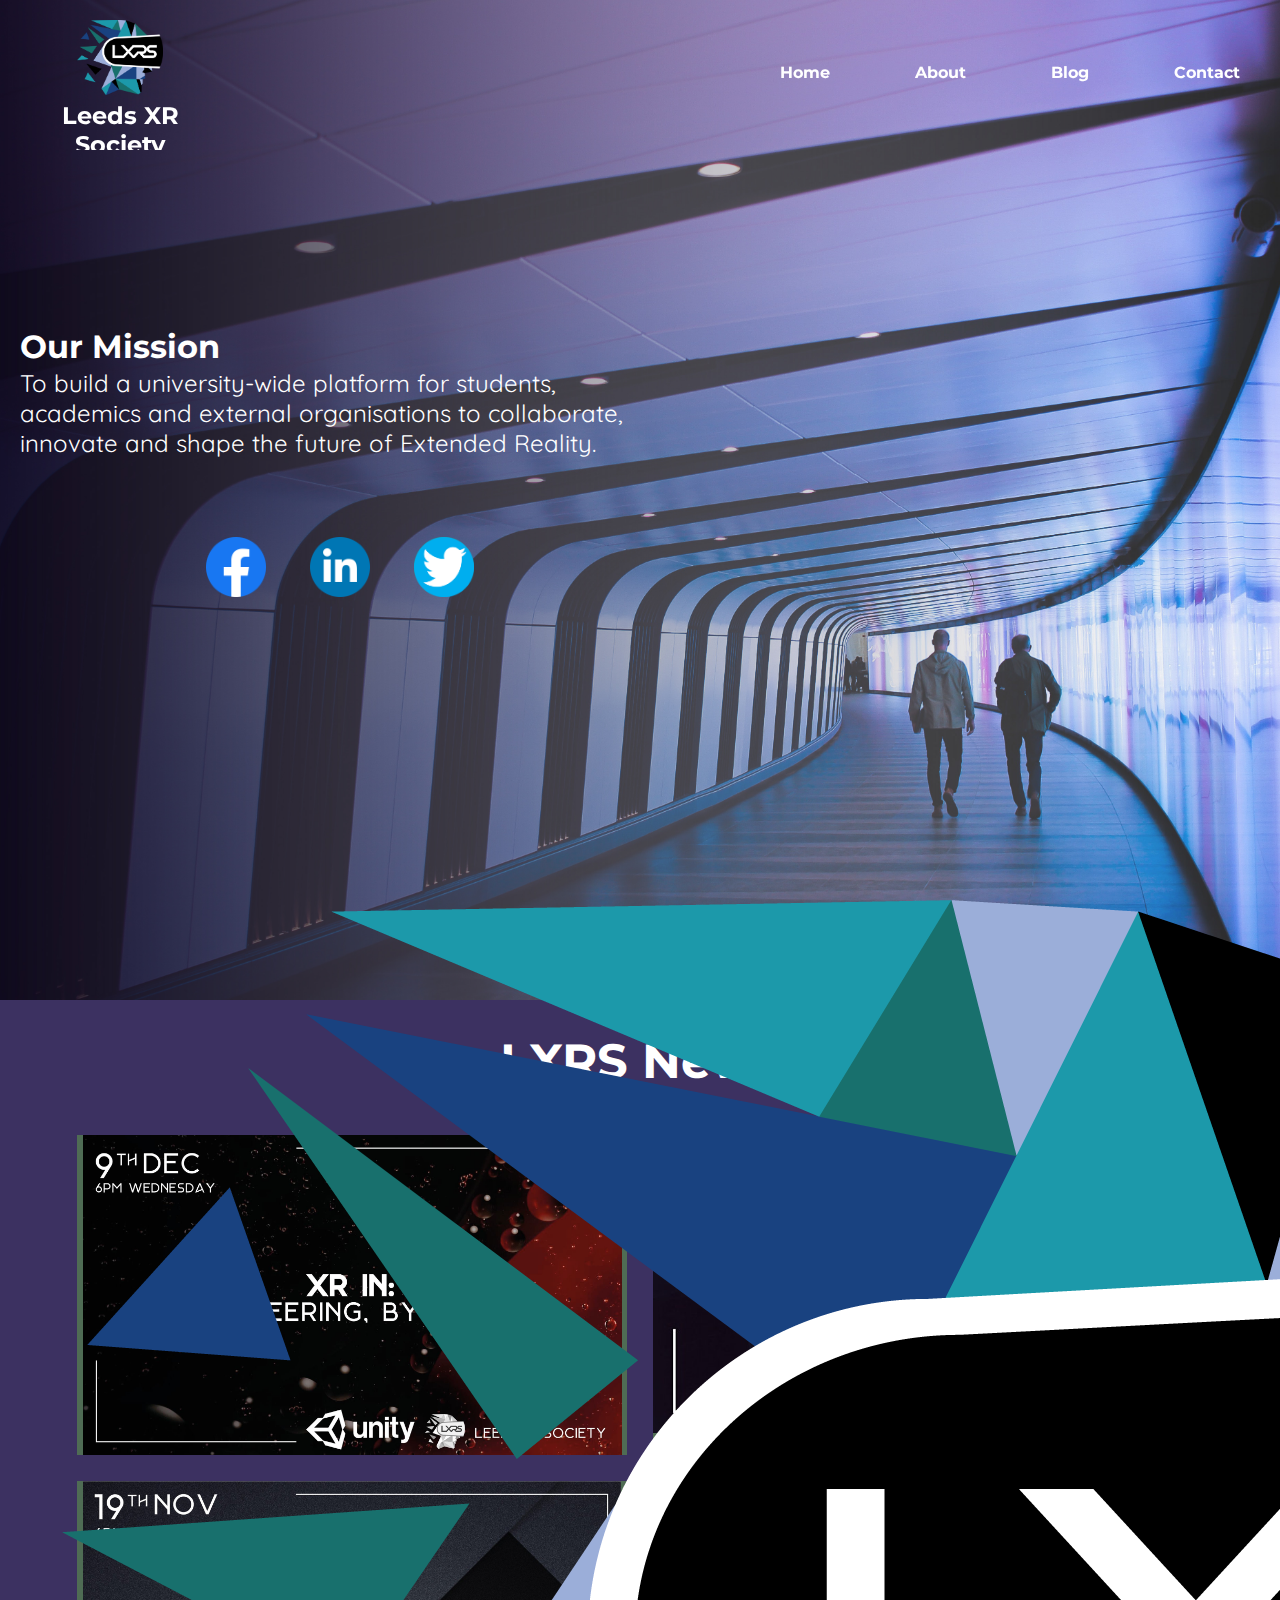
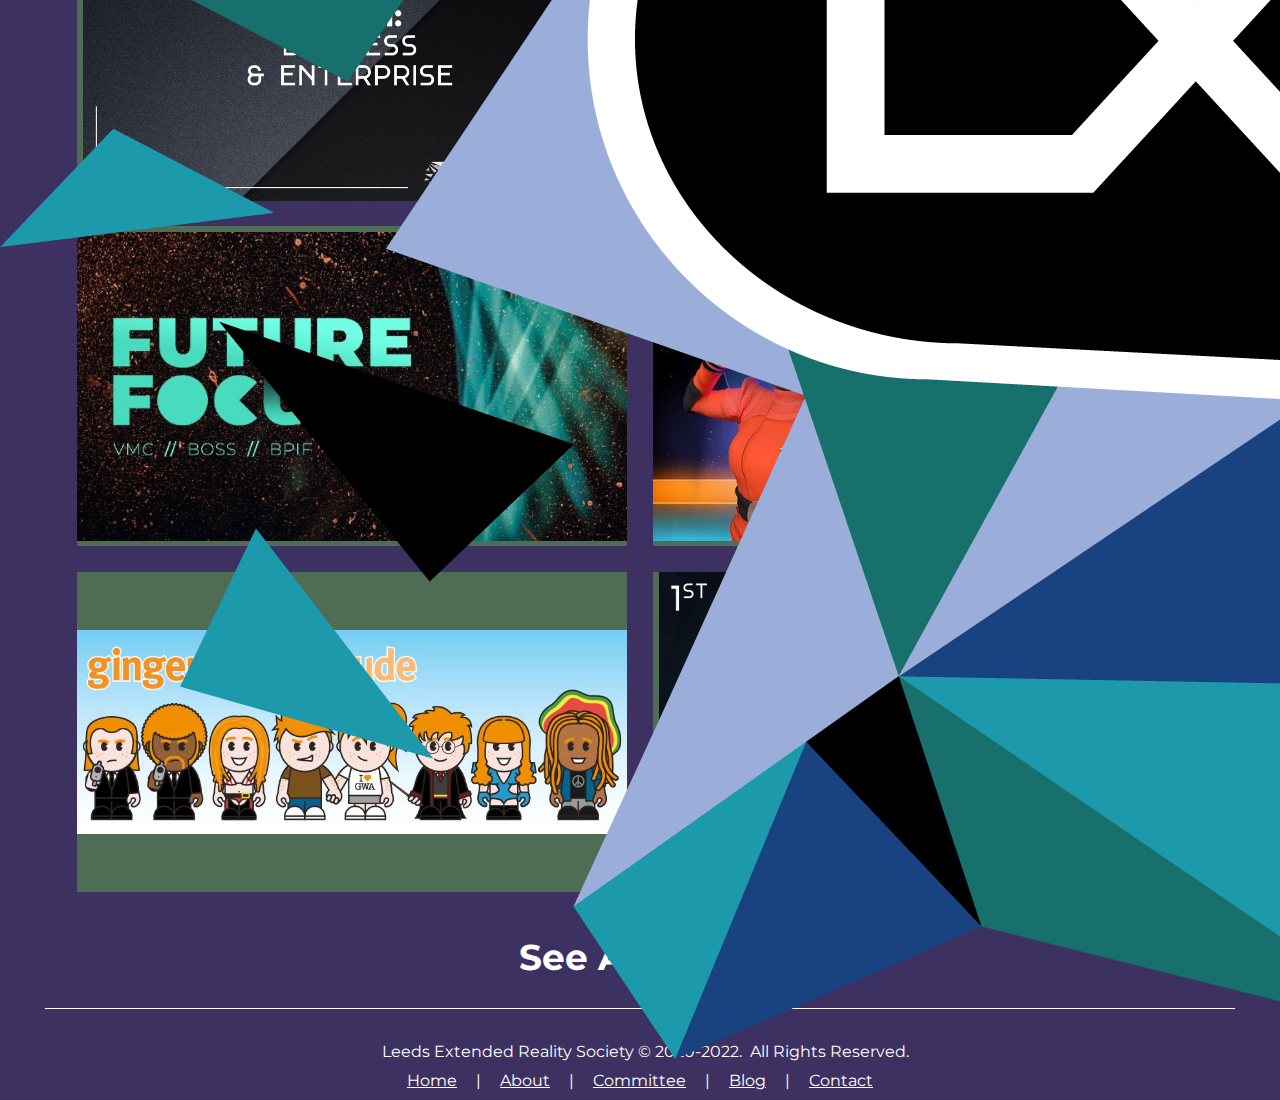
==== commit 60f305a0: "relaunch" ====
--- a/index.html
+++ b/index.html
@@ -17,74 +17,9 @@
         <meta name="msapplication-TileColor" content="#2b5797">
         <meta name="msapplication-config" content="/favicon/browserconfig.xml">
         <meta name="theme-color" content="#ffffff">
-
-        <!-- RELAUCH STYLE CHANGES -->
-        <style>
-            html, body{
-                margin: 0;
-                padding: 0;
-                background: #000;
-            }
-
-            #bgvideo {
-                position: absolute;
-                width: 100vw;
-                z-index: -100;
-                left: 0;
-                bottom: 0;
-            }
-
-            @font-face {
-              font-family: xrFont;
-              src: url('/img/Monad.otf');
-            }
-
-            div#centerImg{
-                background-image: url('/img/Website-Relaunch.png');
-                background-position: center; /* Center the image */
-                background-repeat: no-repeat; /* Do not repeat the image */
-                background-size: contain;
-                position: absolute;
-                left: 0;
-                top: 0;
-                height: 60vh;
-                margin-top: calc((100vh - 60vh)/2);
-                width: 60vw;
-                margin-left: calc((100vw - 60vw)/2);
-
-                text-align: center;
-                color: white;
-                font-family: xrFont;
-            }
-
-            h1{
-                padding-top: 5%;
-            }
-            h2{
-                font-size: 2em;
-            }
-            h3{
-                font-size: 1.7em;
-            }
-
-            @media only screen and (max-width: 450px){
-                div#centerImg{
-                    background-image: url('');
-                    margin-top: 5vh;
-                }
-                h1{
-                    padding: -5%;
-                }
-            }
-        </style>
-        <!-- RELAUNCH STYLE CHANGES END -->
     </head>
     <body>
-
-        <!--
-        ORIGINAL CODE
-
-        <img id="fb-img" src="img/logo.png"/>
+		<img id="fb-img" src="img/logo.png"/>
         <div id="content">
           <div id="intro">
             <h2>Our Mission</h2>
@@ -141,36 +76,7 @@
             </div>
         </div>
 
-    -->
-        <!-- RELAUNCH CHANGES -->
-        <video autoplay loop muted id="bgvideo">
-            <source src="/img/Comp_1_42.mp4">
-        </video>
-        <div id="centerImg">
-            <div id="centerText">
-                <h1>COMING SOON</h1>
-                <h2>LEEDS EXTENDED REALITY SOCIETY</h2>
-                <h3>THE RELAUNCH</h3>
-
-                <div id="social-media">
-                  <div onclick="window.open('https://www.facebook.com/leedsxrsociety/')" title="Facebook" class="social">
-                      <img src="img/facebook_logo.png"/>
-                  </div>
-                  <div onclick="window.open('https://www.linkedin.com/company/leedsxrsociety/')" title="Linkedin" class="social">
-                     <img src="img/linkedin_logo.png"/>
-                  </div>
-                  <div onclick="window.open('https://twitter.com/LeedsXRSociety')" title="Twitter" class="social">
-                     <img src="img/twitter_logo.png"/>
-                   </div>
-                  <div onclick="window.open('https://forms.gle/7QL5MYJ1DSqE9P9fA')" title="Mailing List" class="social">
-                     <img src="img/Mail.png"/>
-                   </div>
-                </div>
-              </div>
-            </div>
-        </div>
-        <!-- RELAUCH CHANGES END -->
-        <!-- <script src="js/index.js"></script> -->
+        <script src="js/index.js"></script>
         <script src="js/topnav.js"></script>
     </body>
 </html>
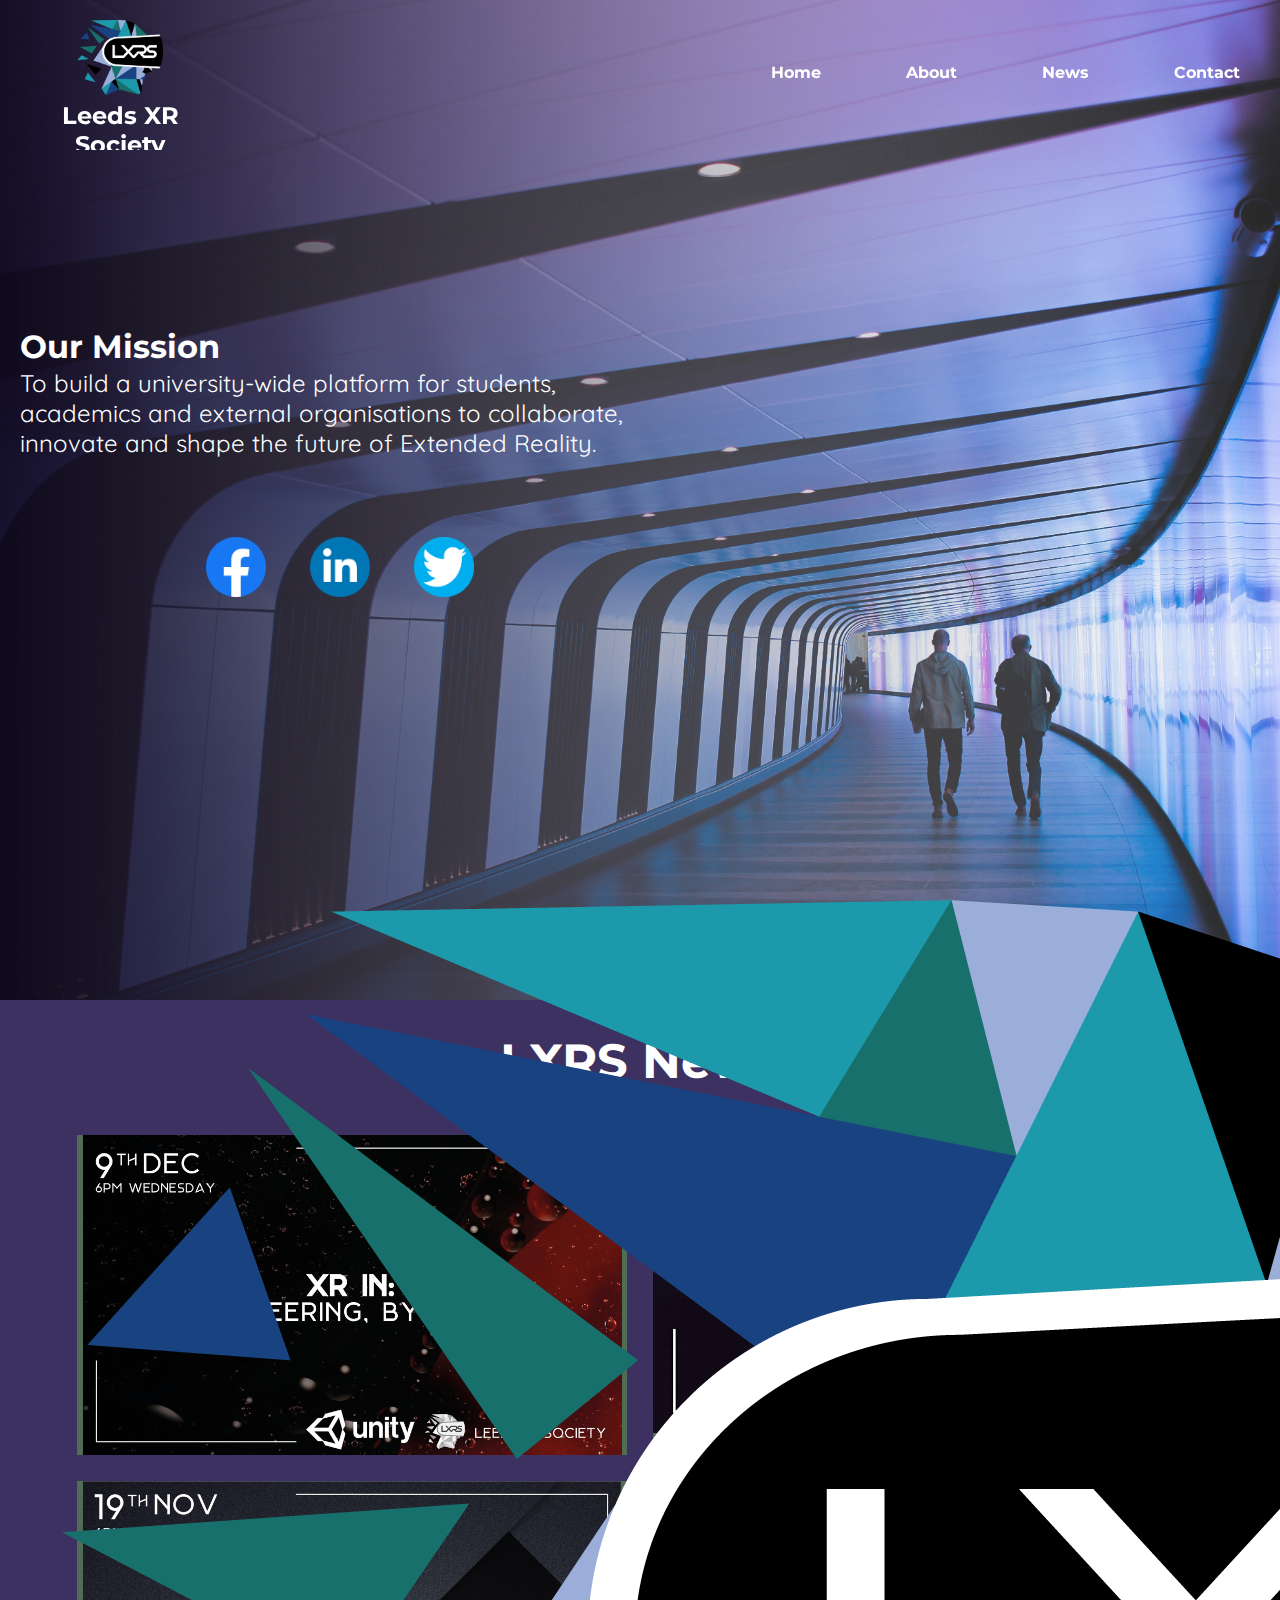
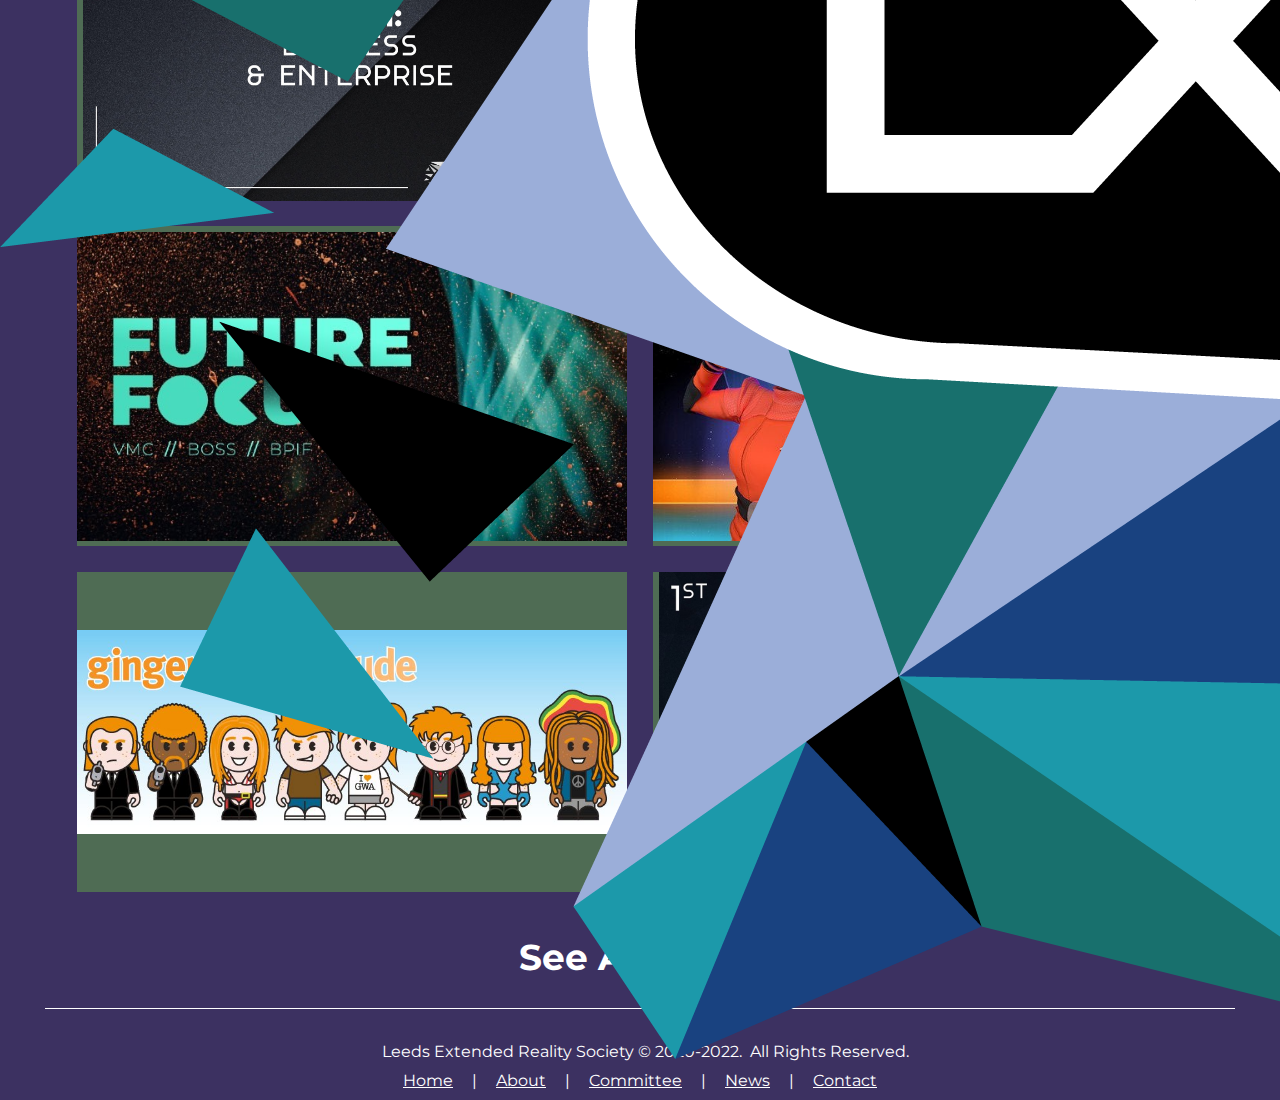
==== commit 813e955b: ""Blog" to "News"" ====
--- a/index.html
+++ b/index.html
@@ -52,7 +52,7 @@
                 <a title="Home" href="/" class="f-link">Home</a> |
                 <a title="About" href="/about/" class="f-link">About</a> |
                 <a title="Committee" href="/committee/" class="f-link">Committee</a> |
-                <a title="Blog" href="/blog/" class="f-link">Blog</a> |
+                <a title="News" href="/blog/" class="f-link">News</a> |
                 <a title="Contact" href="/contact/" class="f-link">Contact</a>
             </div>
         </div>
@@ -66,7 +66,7 @@
             <div id="topnav-links" class="transparent">
               <a title="Home" href="/">Home</a>
               <a title="About" href="/about/">About</a>
-              <a title="Blog" href="/blog/">Blog</a>
+              <a title="News" href="/blog/">News</a>
               <a title="Contact" href="/contact/">Contact</a>
             </div>
             <div id="bar" onclick="topnav()">
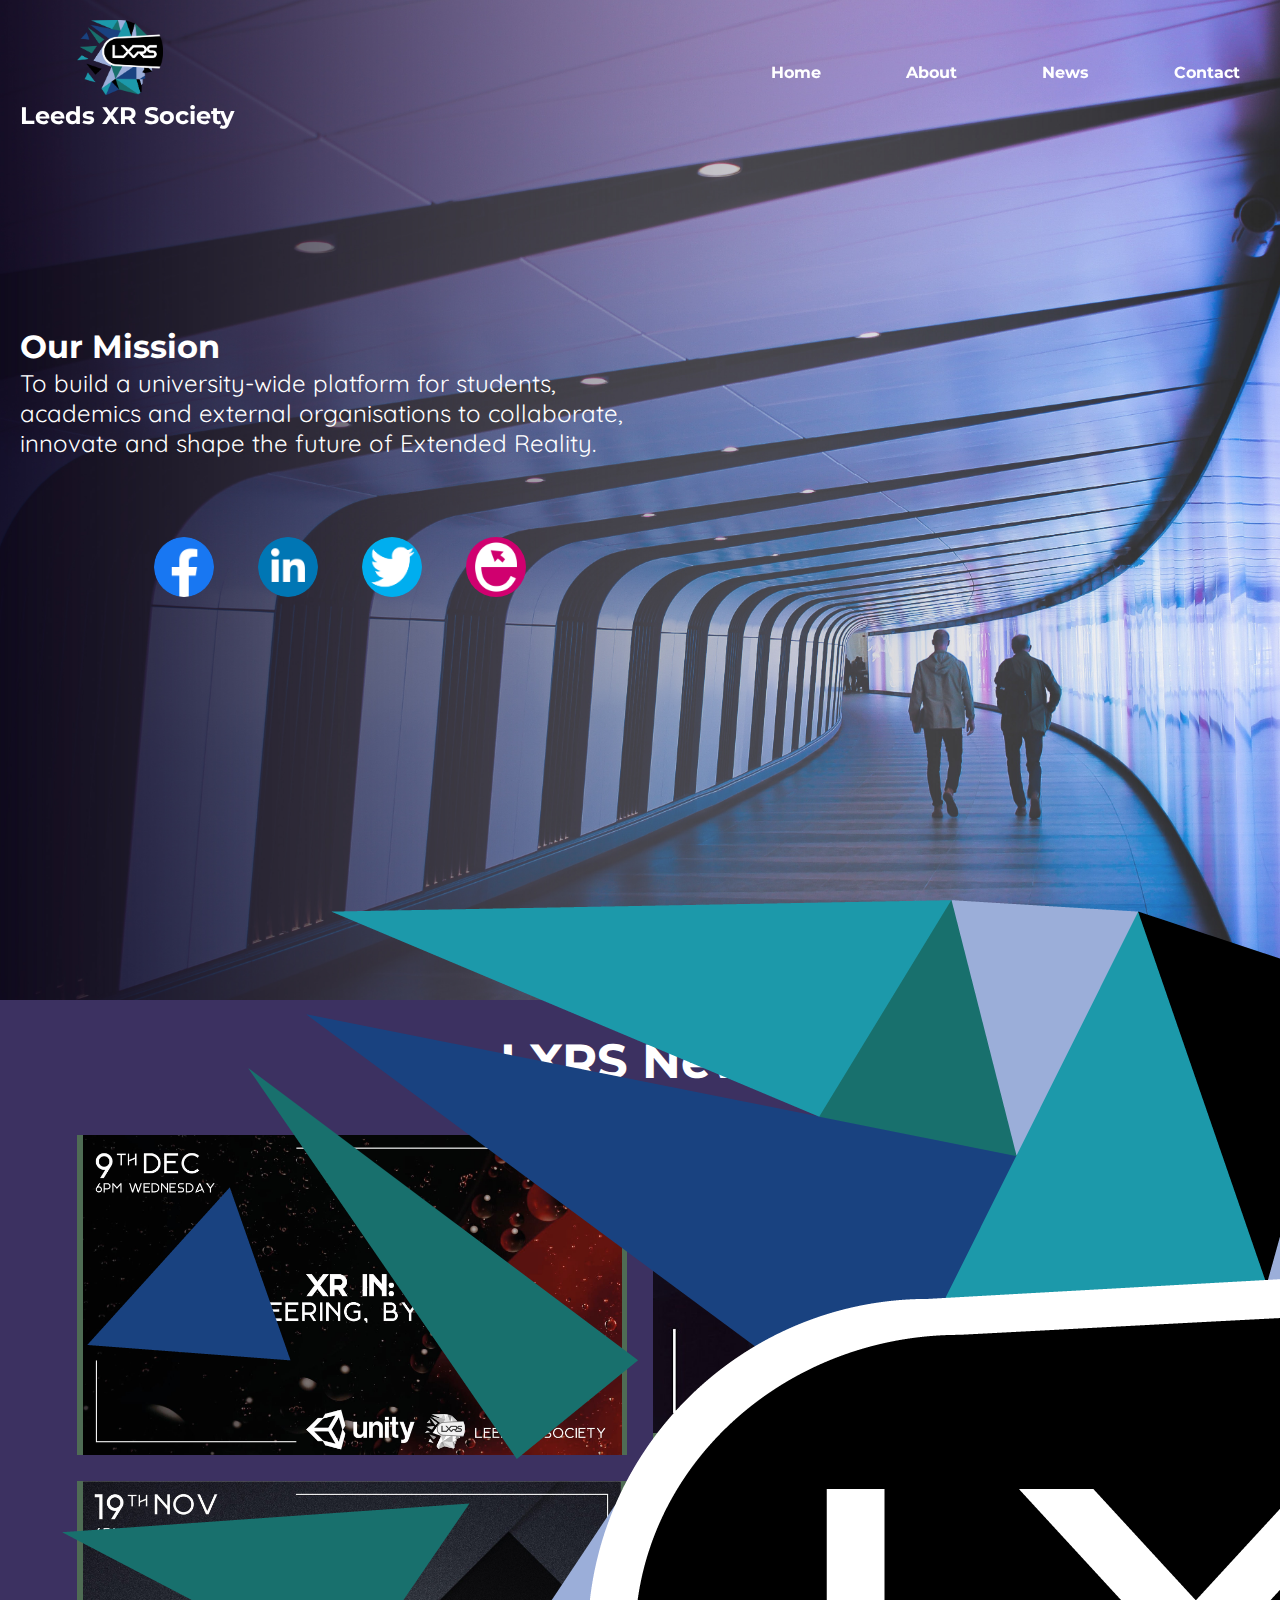
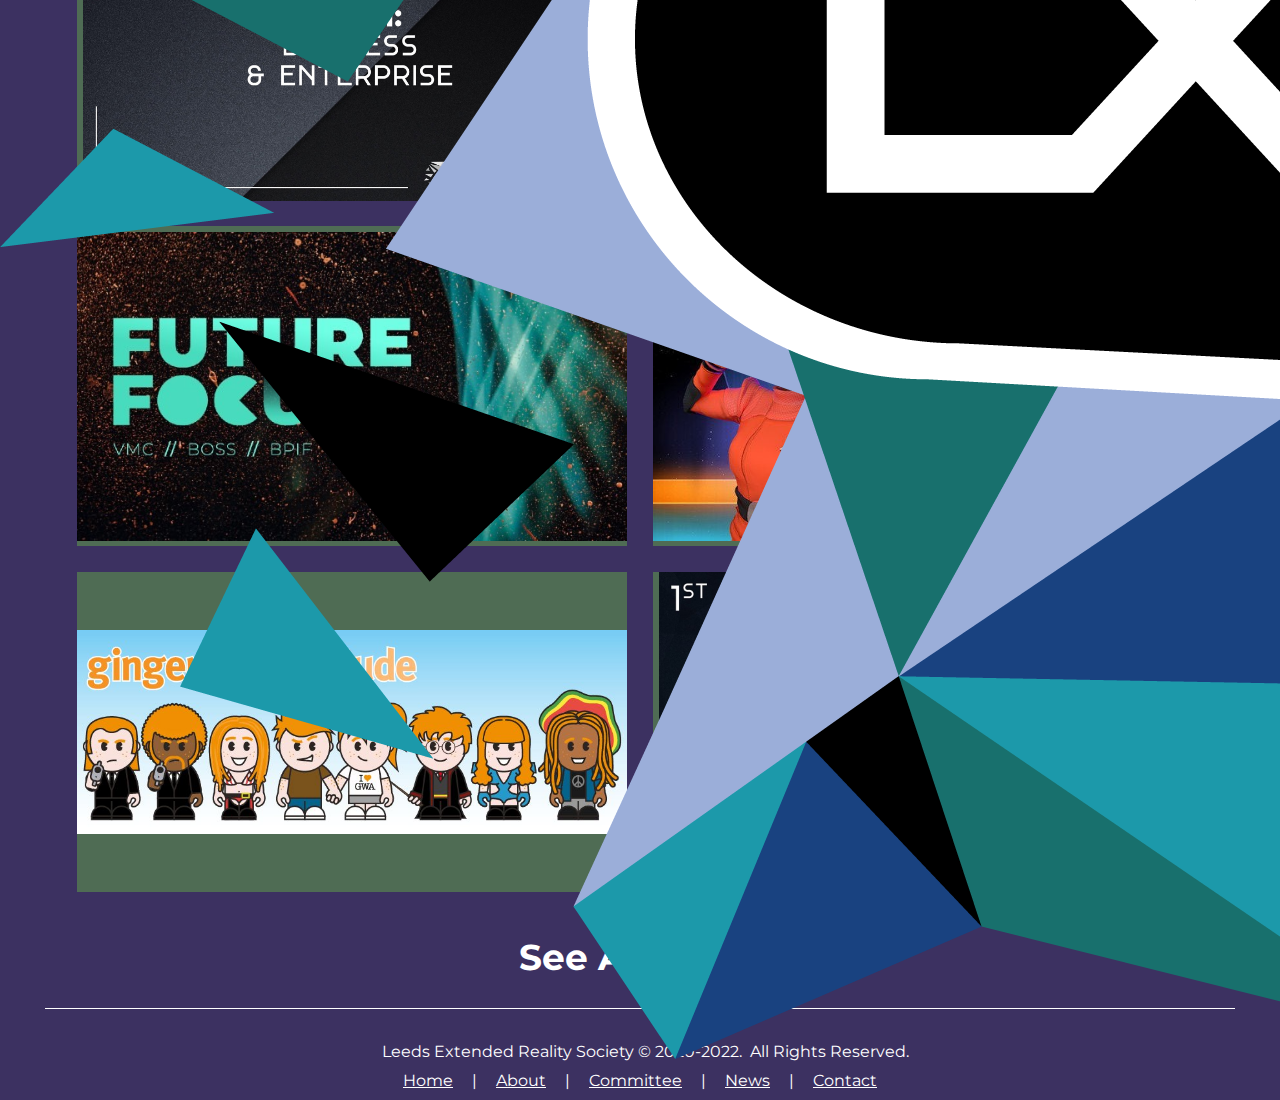
==== commit 303be814: "Add engage logo to front page" ====
--- a/index.html
+++ b/index.html
@@ -37,6 +37,9 @@
               <div onclick="window.open('https://twitter.com/LeedsXRSociety')" title="Twitter" class="social">
                  <img src="img/twitter_logo.png"/>
                </div>
+               <div onclick="window.open('https://engage.luu.org.uk/groups/QCD/extended-reality-xr')" title="LUU Engage" class="social">
+                  <img src="img/engage.png"/>
+                </div>
             </div>
           </div>
 
--- a/css/styles.css
+++ b/css/styles.css
@@ -64,6 +64,7 @@
 	text-align: center;
 	font-size: 1.5em;
 	cursor: pointer;
+    white-space: nowrap;
 }
 div#topnav-logo-cont img{
 	height: 100%;
@@ -163,6 +164,7 @@
 }
 div#social-media img{
 	width: 100%;
+    border-radius: 50%;
 }
 
 /*content*/
@@ -313,7 +315,7 @@
     div#intro h1{
     	position: absolute;
     	bottom: -30px;
-    	
+
     	max-width: 100%;
     	margin-bottom: 50px;
     }
@@ -378,7 +380,7 @@
 }
 
 @media only screen and (max-width: 319px){
-	
+
 }
 
 /*
@@ -406,4 +408,4 @@
     div#intro p{
     	max-width: 45%;
     }
-}+}
